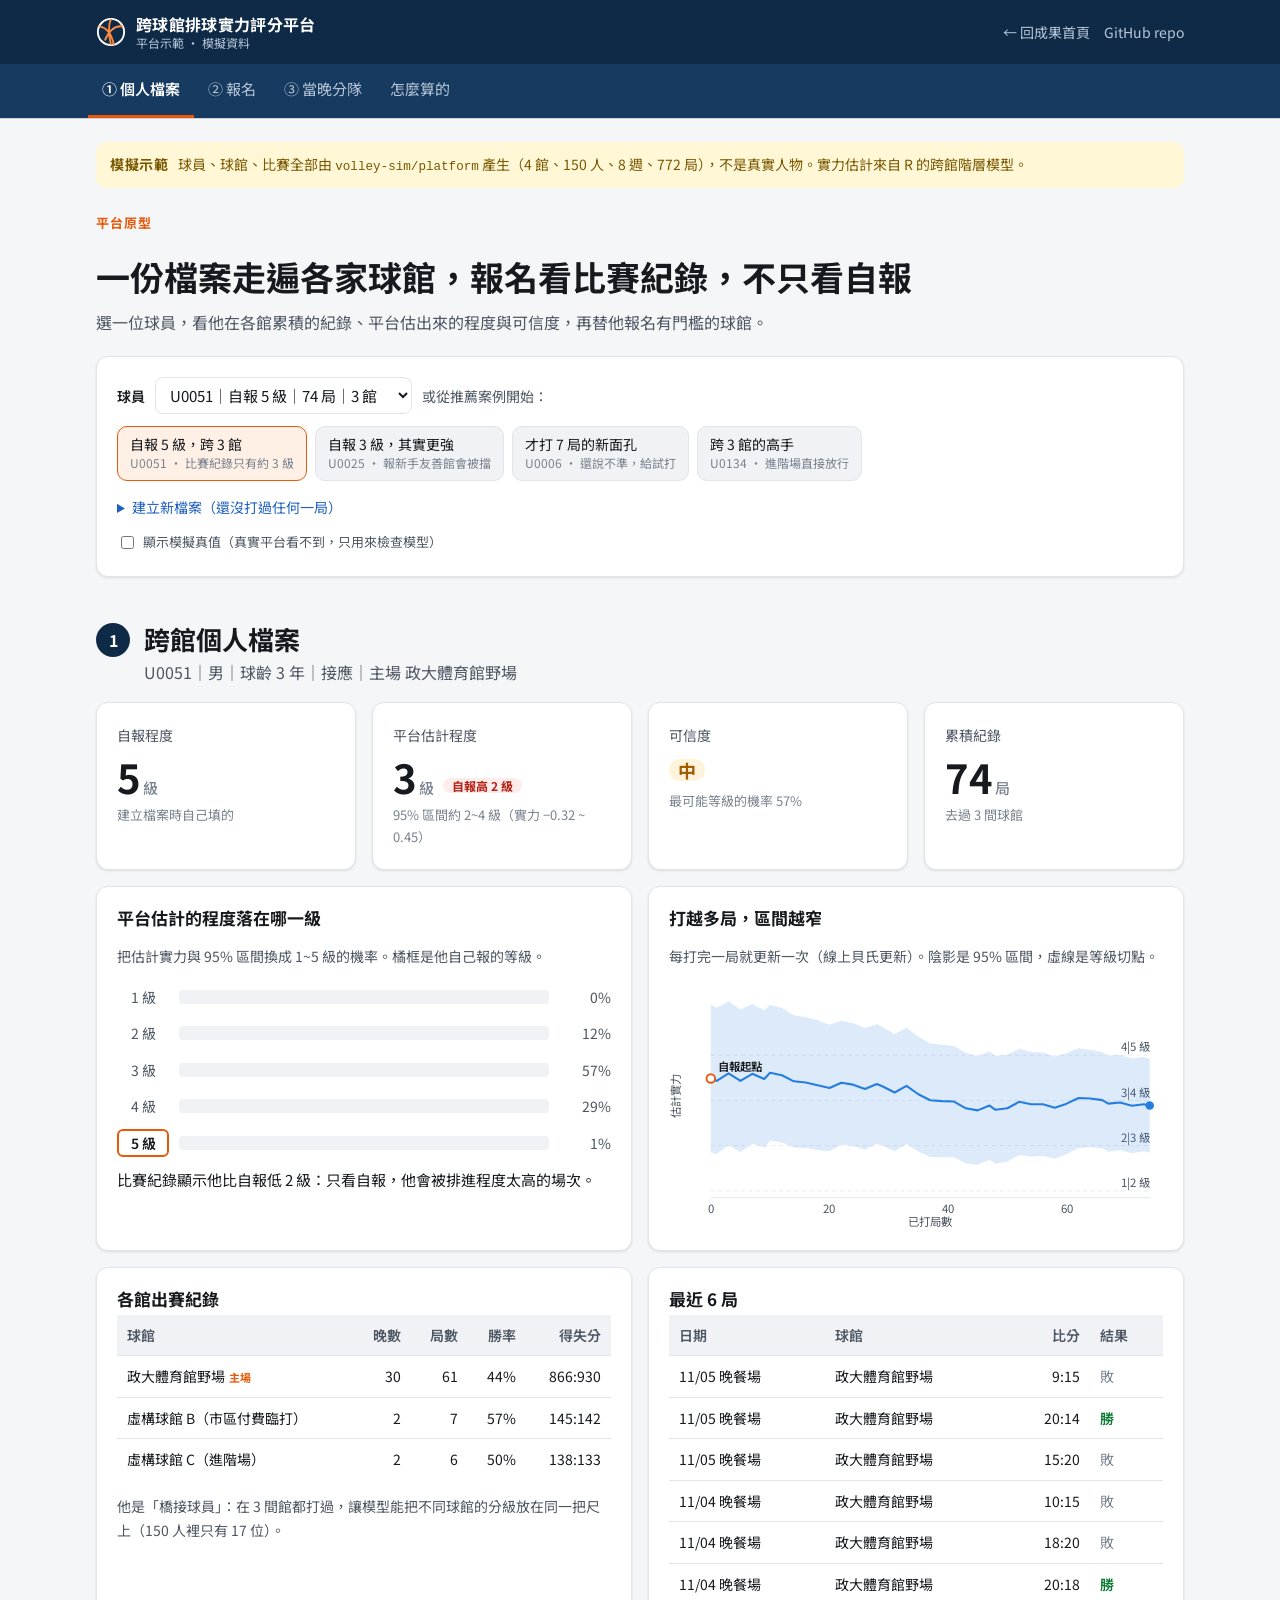
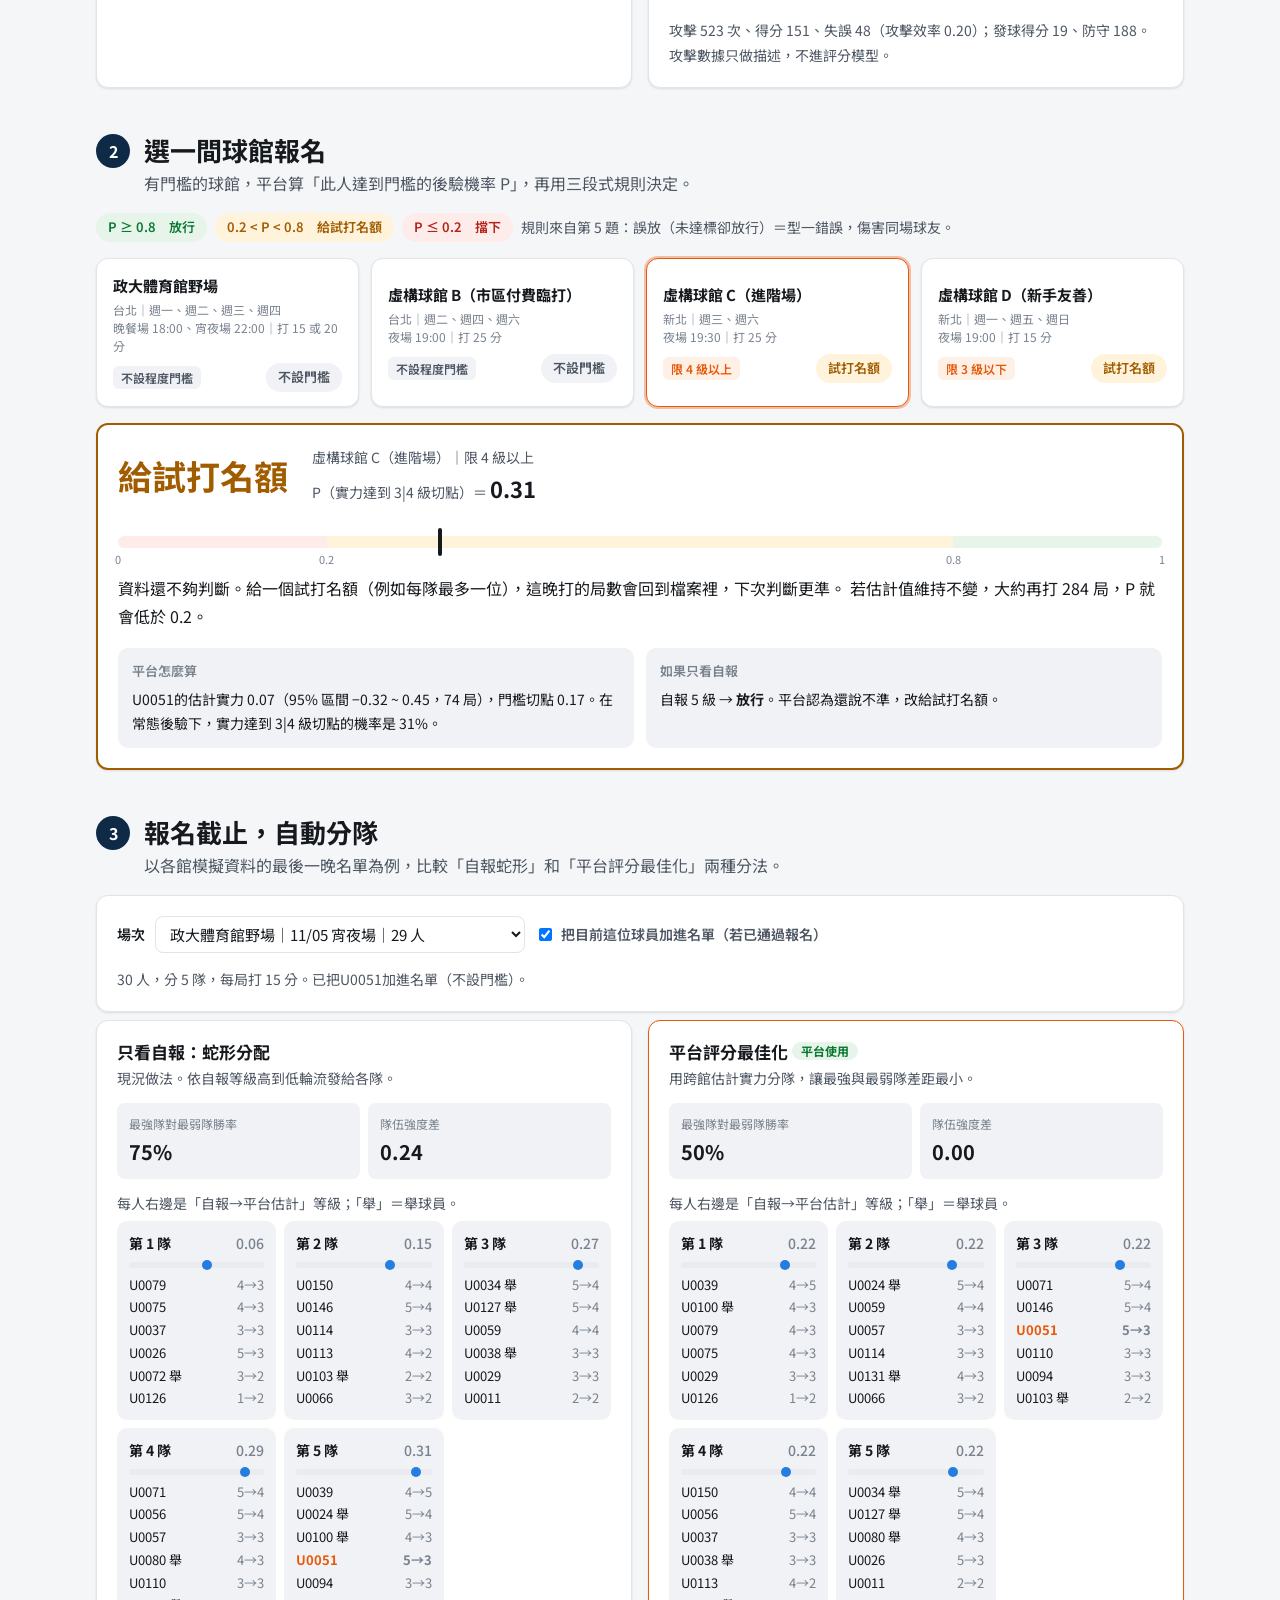
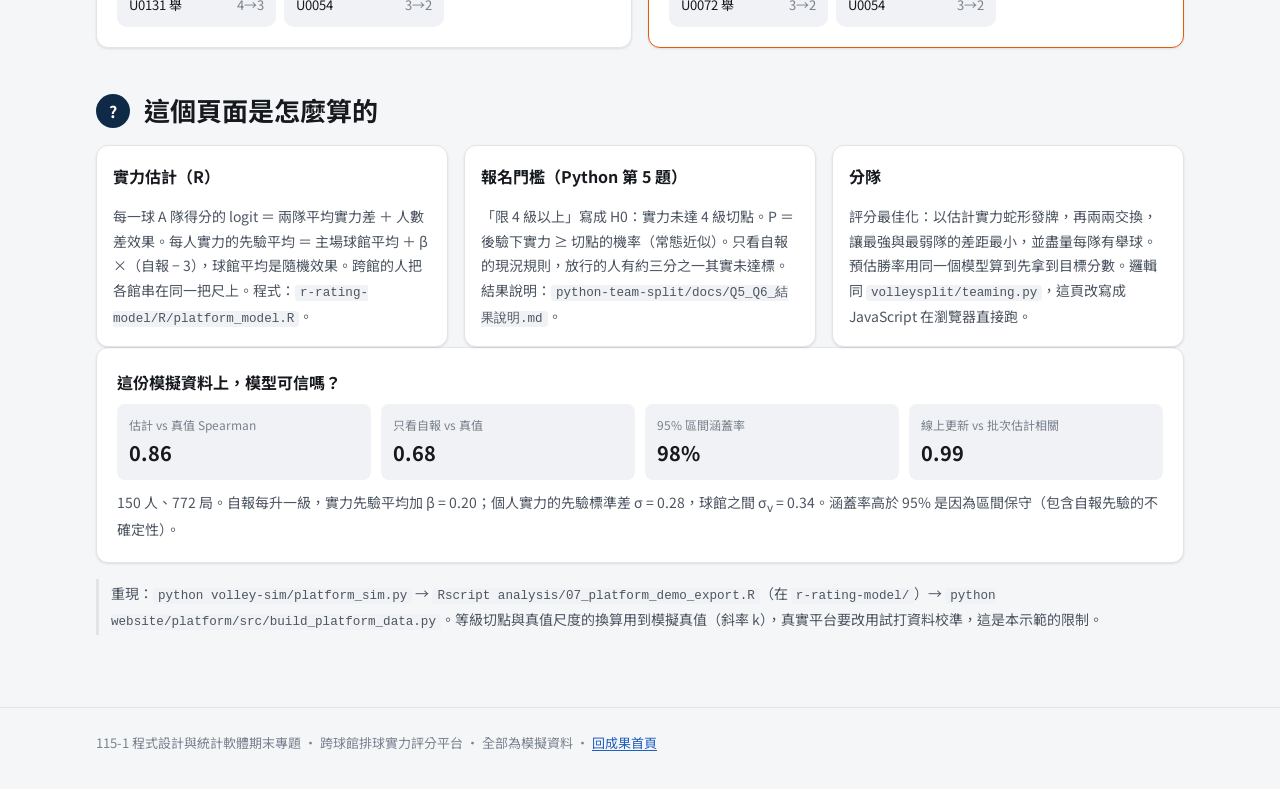
==== platform/index.html @ 98cefa51 "加入跨球館平台互動示範頁與 R 匯出資料；首頁連到示範 Co-Authored-By: Claude Opus 5.5 <noreply@anthropic.com> Claude-Session: " ====
<!DOCTYPE html>
<html lang="zh-Hant-TW">
<head>
  <meta charset="UTF-8">
  <meta name="viewport" content="width=device-width, initial-scale=1">
  <title>跨球館平台示範</title>
  <meta name="description" content="跨球館排球實力評分平台的互動原型：查跨館個人檔案與估計程度、試報名有門檻的球館、看當晚自動分隊。全部為模擬資料。">
  <link rel="preconnect" href="https://fonts.googleapis.com">
  <link rel="preconnect" href="https://fonts.gstatic.com" crossorigin>
  <link href="https://fonts.googleapis.com/css2?family=Noto+Sans+TC:wght@400;500;700&display=swap" rel="stylesheet">
  <link rel="stylesheet" href="../assets/style.css">
  <link rel="stylesheet" href="platform.css">
</head>
<body>

<header class="site-header">
  <div class="wrap">
    <a class="brand" href="../index.htm">
      <svg width="30" height="30" viewBox="0 0 32 32" aria-hidden="true"><circle cx="16" cy="16" r="14" fill="none" stroke="currentColor" stroke-width="2"/><path d="M16 2c-3 6-3 14 0 28M3.5 10c6 1 13 6 15.5 20M28.5 10c-7-1-14 3-19 15" fill="none" stroke="#ff8a3d" stroke-width="2"/></svg>
      <span>跨球館排球實力評分平台<small>平台示範 · 模擬資料</small></span>
    </a>
    <nav class="header-links" aria-label="外部連結">
      <a href="../index.htm">← 回成果首頁</a>
      <a href="https://github.com/damaria0971731211-sudo/StatSoft_FinalReport_Volleyball">GitHub repo</a>
    </nav>
  </div>
</header>

<nav class="tabs" aria-label="示範步驟">
  <ul>
    <li><a href="#profile">① 個人檔案</a></li>
    <li><a href="#signup">② 報名</a></li>
    <li><a href="#split">③ 當晚分隊</a></li>
    <li><a href="#how">怎麼算的</a></li>
  </ul>
</nav>

<main class="wrap">

  <div class="sim-banner" role="note">
    <b>模擬示範</b>
    <span>球員、球館、比賽全部由 <code>volley-sim/platform</code> 產生（4 館、150 人、8 週、772 局），不是真實人物。實力估計來自 R 的跨館階層模型。</span>
  </div>

  <section class="intro">
    <p class="eyebrow">平台原型</p>
    <h1>一份檔案走遍各家球館，報名看比賽紀錄，不只看自報</h1>
    <p class="muted">選一位球員，看他在各館累積的紀錄、平台估出來的程度與可信度，再替他報名有門檻的球館。</p>
  </section>

  <!-- 選球員 -->
  <div class="card chooser">
    <div class="chooser-row">
      <label for="player-select">球員</label>
      <select id="player-select"></select>
      <span class="muted small">或從推薦案例開始：</span>
    </div>
    <div class="chips" id="chips" role="group" aria-label="推薦案例"></div>
    <details class="newbie" id="newbie">
      <summary>建立新檔案（還沒打過任何一局）</summary>
      <div class="newbie-row">
        <label>自報程度 <select id="nb-level"><option>1</option><option>2</option><option selected>3</option><option>4</option><option>5</option></select></label>
        <label>主場球館 <select id="nb-home"></select></label>
        <button type="button" class="btn" id="nb-go">用這份檔案示範</button>
      </div>
    </details>
    <label class="truth-toggle"><input type="checkbox" id="truth-toggle"> 顯示模擬真值（真實平台看不到，只用來檢查模型）</label>
  </div>

  <!-- ① 個人檔案 -->
  <section class="step" id="profile" aria-labelledby="h-profile">
    <div class="step-head"><span class="step-num">1</span><div><h2 id="h-profile">跨館個人檔案</h2><p class="muted" id="profile-sub"></p></div></div>

    <div class="grid g4 kpi-grid" id="kpis"></div>

    <div class="grid g2">
      <div class="card">
        <h3 class="card-title">平台估計的程度落在哪一級</h3>
        <p class="muted small">把估計實力與 95% 區間換成 1~5 級的機率。橘框是他自己報的等級。</p>
        <div id="level-bars" class="level-bars"></div>
        <p class="gap-text" id="gap-text"></p>
      </div>
      <div class="card">
        <h3 class="card-title">打越多局，區間越窄</h3>
        <p class="muted small">每打完一局就更新一次（線上貝氏更新）。陰影是 95% 區間，虛線是等級切點。</p>
        <div class="chart" id="trace-chart"></div>
      </div>
    </div>

    <div class="grid g2">
      <div class="card">
        <h3 class="card-title">各館出賽紀錄</h3>
        <div class="table-wrap flat"><table id="venue-table"></table></div>
        <p class="muted small" id="bridge-note"></p>
      </div>
      <div class="card">
        <h3 class="card-title">最近 6 局</h3>
        <div class="table-wrap flat"><table id="recent-table"></table></div>
        <p class="muted small" id="atk-note"></p>
      </div>
    </div>
  </section>

  <!-- ② 報名 -->
  <section class="step" id="signup" aria-labelledby="h-signup">
    <div class="step-head"><span class="step-num">2</span><div><h2 id="h-signup">選一間球館報名</h2><p class="muted">有門檻的球館，平台算「此人達到門檻的後驗機率 P」，再用三段式規則決定。</p></div></div>

    <div class="rule-strip">
      <span class="pill pass">P ≥ 0.8　放行</span>
      <span class="pill trial">0.2 &lt; P &lt; 0.8　給試打名額</span>
      <span class="pill block">P ≤ 0.2　擋下</span>
      <span class="muted small">規則來自第 5 題：誤放（未達標卻放行）＝型一錯誤，傷害同場球友。</span>
    </div>

    <div class="venue-grid" id="venue-cards" role="radiogroup" aria-label="球館"></div>

    <div class="card decision" id="decision" aria-live="polite"></div>
  </section>

  <!-- ③ 分隊 -->
  <section class="step" id="split" aria-labelledby="h-split">
    <div class="step-head"><span class="step-num">3</span><div><h2 id="h-split">報名截止，自動分隊</h2><p class="muted">以各館模擬資料的最後一晚名單為例，比較「自報蛇形」和「平台評分最佳化」兩種分法。</p></div></div>

    <div class="card chooser">
      <div class="chooser-row">
        <label for="night-select">場次</label>
        <select id="night-select"></select>
        <label class="inline-check"><input type="checkbox" id="add-me" checked> 把目前這位球員加進名單（若已通過報名）</label>
      </div>
      <p class="muted small" id="night-info"></p>
    </div>

    <div class="grid g2" id="split-compare"></div>
  </section>

  <!-- 怎麼算的 -->
  <section class="step" id="how" aria-labelledby="h-how">
    <div class="step-head"><span class="step-num">?</span><div><h2 id="h-how">這個頁面是怎麼算的</h2></div></div>
    <div class="grid g3">
      <div class="card tight">
        <h4>實力估計（R）</h4>
        <p class="small muted">每一球 A 隊得分的 logit ＝ 兩隊平均實力差 ＋ 人數差效果。每人實力的先驗平均 ＝ 主場球館平均 ＋ β ×（自報 − 3），球館平均是隨機效果。跨館的人把各館串在同一把尺上。程式：<code>r-rating-model/R/platform_model.R</code>。</p>
      </div>
      <div class="card tight">
        <h4>報名門檻（Python 第 5 題）</h4>
        <p class="small muted">「限 4 級以上」寫成 H0：實力未達 4 級切點。P ＝ 後驗下實力 ≥ 切點的機率（常態近似）。只看自報的現況規則，放行的人有約三分之一其實未達標。結果說明：<code>python-team-split/docs/Q5_Q6_結果說明.md</code>。</p>
      </div>
      <div class="card tight">
        <h4>分隊</h4>
        <p class="small muted">評分最佳化：以估計實力蛇形發牌，再兩兩交換，讓最強與最弱隊的差距最小，並盡量每隊有舉球。預估勝率用同一個模型算到先拿到目標分數。邏輯同 <code>volleysplit/teaming.py</code>，這頁改寫成 JavaScript 在瀏覽器直接跑。</p>
      </div>
    </div>
    <div class="card" id="validity"></div>
    <p class="note">重現：<code>python volley-sim/platform_sim.py</code> → <code>Rscript analysis/07_platform_demo_export.R</code>（在 <code>r-rating-model/</code>）→ <code>python website/platform/src/build_platform_data.py</code>。等級切點與真值尺度的換算用到模擬真值（斜率 k），真實平台要改用試打資料校準，這是本示範的限制。</p>
  </section>

</main>

<footer>
  <div class="wrap">115-1 程式設計與統計軟體期末專題 · 跨球館排球實力評分平台 · 全部為模擬資料 · <a href="../index.htm">回成果首頁</a></div>
</footer>

<div class="tooltip" id="tooltip" role="tooltip"></div>
<script src="platform-data.js"></script>
<script src="platform.js"></script>
</body>
</html>
---- assets/style.css ----
/* 野場排球分隊專題 成果網站樣式 */
:root {
  color-scheme: light;
  --bg: #f5f6f8;
  --surface: #ffffff;
  --surface-2: #f0f2f5;
  --text: #16191d;
  --text-2: #4d5662;
  --text-3: #79828e;
  --border: #e1e4e8;
  --grid: #e9ebef;
  --brand: #0f2a47;          /* 深藍 */
  --brand-2: #173a60;
  --on-brand: #ffffff;
  --on-brand-2: #b8c7d9;
  --accent: #e8590c;         /* 排球橘 */
  --accent-soft: #fff0e6;
  --link: #1f5fbf;
  --series-1: #257de0;
  --series-2: #f47230;
  --series-3: #00b894;
  --muted-mark: #a7b0bb;
  --good: #0a7a32;
  --todo-bg: #fff7d6;
  --todo-text: #7a5800;
  --shadow: 0 1px 2px rgba(16, 24, 40, .05), 0 1px 3px rgba(16, 24, 40, .06);
}
@media (prefers-color-scheme: dark) {
  :root:not([data-theme="light"]) {
    color-scheme: dark;
    --bg: #101317;
    --surface: #181c21;
    --surface-2: #20252c;
    --text: #e8ebef;
    --text-2: #b3bbc5;
    --text-3: #8a939e;
    --border: #2c323a;
    --grid: #262b32;
    --brand: #0b1d31;
    --brand-2: #12283f;
    --on-brand: #f2f5f8;
    --on-brand-2: #9fb2c8;
    --accent: #ff8a3d;
    --accent-soft: #2c1c10;
    --link: #8ab4ff;
    --series-1: #338ced;
    --series-2: #e76624;
    --series-3: #00a888;
    --muted-mark: #5d6672;
    --good: #3fbf6a;
    --todo-bg: #2b2410;
    --todo-text: #f0d27a;
    --shadow: none;
  }
}
:root[data-theme="dark"] {
  color-scheme: dark;
  --bg: #101317; --surface: #181c21; --surface-2: #20252c; --text: #e8ebef; --text-2: #b3bbc5; --text-3: #8a939e;
  --border: #2c323a; --grid: #262b32; --brand: #0b1d31; --brand-2: #12283f; --on-brand: #f2f5f8; --on-brand-2: #9fb2c8;
  --accent: #ff8a3d; --accent-soft: #2c1c10; --link: #8ab4ff; --series-1: #338ced; --series-2: #e76624; --series-3: #00a888;
  --muted-mark: #5d6672; --good: #3fbf6a; --todo-bg: #2b2410; --todo-text: #f0d27a; --shadow: none;
}

* { box-sizing: border-box; }
html { -webkit-text-size-adjust: 100%; }
body {
  margin: 0; background: var(--bg); color: var(--text);
  font-family: "Noto Sans TC", "PingFang TC", "Microsoft JhengHei", system-ui, sans-serif;
  font-size: 16px; line-height: 1.75;
}
a { color: var(--link); text-underline-offset: 2px; }
code { font-family: ui-monospace, SFMono-Regular, Menlo, Consolas, monospace; font-size: .9em; background: var(--surface-2); padding: 1px 5px; border-radius: 4px; }
pre { background: var(--surface-2); border: 1px solid var(--border); border-radius: 8px; padding: 12px 14px; overflow-x: auto; font-size: 14px; line-height: 1.6; }
pre code { background: none; padding: 0; }
img { max-width: 100%; height: auto; }
.wrap { max-width: 1120px; margin: 0 auto; padding: 0 16px; }

/* 頁首 */
.site-header { background: var(--brand); color: var(--on-brand); }
.site-header .wrap { display: flex; align-items: center; justify-content: space-between; gap: 12px; padding-top: 14px; padding-bottom: 14px; }
.brand { display: flex; align-items: center; gap: 10px; color: var(--on-brand); text-decoration: none; font-weight: 700; letter-spacing: .02em; }
.brand svg { flex: none; }
.brand small { display: block; font-weight: 400; font-size: 12px; color: var(--on-brand-2); letter-spacing: 0; line-height: 1.3; }
.brand span { line-height: 1.3; }
.header-links { display: flex; gap: 14px; font-size: 14px; }
.header-links a { color: var(--on-brand-2); text-decoration: none; }
.header-links a:hover { color: var(--on-brand); }

/* 分頁列 */
.tabs { position: sticky; top: 0; z-index: 20; background: var(--brand-2); box-shadow: 0 1px 0 rgba(0,0,0,.15); }
.tabs ul { list-style: none; margin: 0 auto; padding: 0 8px; max-width: 1120px; display: flex; overflow-x: auto; scrollbar-width: none; }
.tabs ul::-webkit-scrollbar { display: none; }
.tabs a {
  display: block; white-space: nowrap; padding: 12px 14px; font-size: 15px;
  color: var(--on-brand-2); text-decoration: none; border-bottom: 3px solid transparent;
}
.tabs a:hover { color: var(--on-brand); }
.tabs a[aria-current="page"] { color: var(--on-brand); border-bottom-color: var(--accent); font-weight: 600; }

/* 分頁內容 */
main.wrap { padding-top: 32px; padding-bottom: 56px; }
.panel { display: block; }
.js .panel { display: none; }
.js .panel.active { display: block; animation: fade .18s ease-out; }
@keyframes fade { from { opacity: 0; transform: translateY(4px); } to { opacity: 1; transform: none; } }
@media (prefers-reduced-motion: reduce) { .js .panel.active { animation: none; } }

.panel-head { margin-bottom: 24px; }
.eyebrow { color: var(--accent); font-weight: 700; font-size: 13px; letter-spacing: .08em; margin: 0 0 4px; }
h1, h2, h3 { line-height: 1.35; }
.panel-head h2 { font-size: clamp(24px, 4vw, 32px); margin: 0 0 8px; }
.panel-head p { color: var(--text-2); margin: 0; max-width: 760px; }
.rubric { display: inline-flex; flex-wrap: wrap; gap: 6px; margin-top: 12px; }
.rubric span { font-size: 12px; color: var(--text-2); background: var(--surface); border: 1px solid var(--border); border-radius: 999px; padding: 2px 10px; }
h3 { font-size: 19px; margin: 32px 0 10px; }
h4 { font-size: 16px; margin: 0 0 6px; }

/* 版面元件 */
.grid { display: grid; gap: 16px; }
.g2 { grid-template-columns: repeat(auto-fit, minmax(300px, 1fr)); }
.g3 { grid-template-columns: repeat(auto-fit, minmax(240px, 1fr)); }
.g4 { grid-template-columns: repeat(auto-fit, minmax(200px, 1fr)); }
.card { background: var(--surface); border: 1px solid var(--border); border-radius: 12px; padding: 20px; box-shadow: var(--shadow); min-width: 0; }
.card > :first-child { margin-top: 0; }
.card > :last-child { margin-bottom: 0; }
.card.tight { padding: 16px; }
.muted { color: var(--text-2); }
.small { font-size: 14px; }
.note { font-size: 14px; color: var(--text-2); border-left: 3px solid var(--border); padding: 2px 0 2px 12px; margin: 16px 0; }
.callout { background: var(--accent-soft); border: 1px solid color-mix(in srgb, var(--accent) 30%, transparent); border-radius: 12px; padding: 16px 20px; }
.callout > :first-child { margin-top: 0; } .callout > :last-child { margin-bottom: 0; }
.todo { display: inline-block; font-size: 12px; font-weight: 600; padding: 0 8px; border-radius: 999px; background: var(--todo-bg); color: var(--todo-text); vertical-align: 2px; margin-left: 4px; }

/* 總覽首屏 */
.hero { background: linear-gradient(135deg, var(--brand) 0%, var(--brand-2) 100%); color: var(--on-brand); border-radius: 16px; padding: clamp(24px, 5vw, 48px); position: relative; overflow: hidden; }
.hero::after { content: ""; position: absolute; right: -60px; top: -60px; width: 260px; height: 260px; border-radius: 50%; border: 36px solid rgba(255,255,255,.05); }
.hero .eyebrow { color: #ffb37a; }
.hero h1 { font-size: clamp(26px, 5vw, 42px); margin: 6px 0 14px; max-width: 820px; }
.hero p { color: var(--on-brand-2); max-width: 720px; margin: 0; font-size: 17px; }
.hero .q { color: var(--on-brand); font-weight: 600; }
.hero-meta { display: flex; flex-wrap: wrap; gap: 6px 18px; margin-top: 20px; font-size: 14px; color: var(--on-brand-2); }

.kpis { margin-top: 20px; }
.kpi .label { font-size: 14px; color: var(--text-2); }
.kpi .value { font-size: clamp(30px, 5vw, 40px); font-weight: 700; line-height: 1.15; margin: 6px 0 2px; font-variant-numeric: tabular-nums; }
.kpi .from { font-size: 15px; color: var(--text-3); font-weight: 500; }
.kpi .delta { font-size: 14px; color: var(--good); font-weight: 600; }
.kpi .sub { font-size: 13px; color: var(--text-3); margin-top: 4px; }

.navcards a.card { display: block; text-decoration: none; color: var(--text); transition: border-color .15s, transform .15s; }
.navcards a.card:hover { border-color: var(--accent); transform: translateY(-2px); }
.navcards .num { color: var(--accent); font-weight: 700; font-size: 13px; }
.navcards p { color: var(--text-2); font-size: 14px; margin: 4px 0 0; }

/* 表格 */
.table-wrap { overflow-x: auto; border: 1px solid var(--border); border-radius: 12px; background: var(--surface); }
table { border-collapse: collapse; width: 100%; font-size: 15px; }
th, td { padding: 10px 14px; text-align: left; border-bottom: 1px solid var(--border); vertical-align: top; }
tr:last-child td { border-bottom: none; }
th { background: var(--surface-2); font-weight: 600; font-size: 14px; color: var(--text-2); white-space: nowrap; }
td.num, th.num { text-align: right; font-variant-numeric: tabular-nums; white-space: nowrap; }
tr.hl td { background: var(--accent-soft); }

/* 流程圖 */
.flow { display: grid; grid-template-columns: repeat(auto-fit, minmax(170px, 1fr)); gap: 12px; counter-reset: step; }
.flow .step { position: relative; background: var(--surface); border: 1px solid var(--border); border-radius: 12px; padding: 16px; }
.flow .step .lang { font-size: 12px; font-weight: 700; padding: 1px 8px; border-radius: 999px; display: inline-block; margin-bottom: 6px; }
.lang.py { background: color-mix(in srgb, var(--series-1) 15%, transparent); color: var(--series-1); }
.lang.r { background: color-mix(in srgb, var(--series-3) 18%, transparent); color: var(--series-3); }
.lang.ai { background: color-mix(in srgb, var(--series-2) 18%, transparent); color: var(--series-2); }
.flow .step h4 { margin-bottom: 4px; }
.flow .step p { margin: 0; font-size: 14px; color: var(--text-2); }
.flow .step .io { margin-top: 8px; font-size: 12px; color: var(--text-3); }

.ai-flow { display: flex; flex-wrap: wrap; gap: 8px; list-style: none; padding: 0; margin: 0 0 8px; }
.ai-flow li { background: var(--surface); border: 1px solid var(--border); border-radius: 999px; padding: 4px 14px; font-size: 14px; }
.ai-flow li b { color: var(--accent); margin-right: 4px; }

/* 圖表 */
.chart { width: 100%; }
.chart svg { display: block; width: 100%; height: auto; overflow: visible; }
.chart text { fill: var(--text-2); font-size: 12px; font-family: inherit; }
.chart .t-strong { fill: var(--text); font-weight: 600; }
.chart .gridline { stroke: var(--grid); stroke-width: 1; }
.chart .axis { stroke: var(--border); }
.chart .whisker { stroke-width: 2; stroke-linecap: round; }
.chart .hit { fill: transparent; cursor: default; }
.legend { display: flex; flex-wrap: wrap; gap: 6px 16px; font-size: 13px; color: var(--text-2); margin: 0 0 8px; }
.legend i { display: inline-block; width: 10px; height: 10px; border-radius: 50%; margin-right: 6px; vertical-align: 0; }
figure { margin: 0; }
figcaption { font-size: 13px; color: var(--text-3); margin-top: 10px; }
.tooltip { position: fixed; z-index: 50; pointer-events: none; background: var(--surface); color: var(--text); border: 1px solid var(--border); border-radius: 8px; padding: 8px 10px; font-size: 13px; line-height: 1.5; box-shadow: 0 4px 16px rgba(0,0,0,.15); opacity: 0; transition: opacity .1s; max-width: 260px; }
.tooltip.show { opacity: 1; }
.tooltip b { font-variant-numeric: tabular-nums; }

/* 球員查詢 */
.picker { display: flex; flex-wrap: wrap; gap: 10px; align-items: center; margin-bottom: 16px; }
.picker label { font-size: 14px; color: var(--text-2); }
select { font: inherit; font-size: 15px; padding: 6px 10px; border-radius: 8px; border: 1px solid var(--border); background: var(--surface); color: var(--text); }
.stat-row { display: grid; grid-template-columns: repeat(auto-fit, minmax(110px, 1fr)); gap: 10px; }
.stat { background: var(--surface-2); border-radius: 8px; padding: 10px 12px; }
.stat .k { font-size: 12px; color: var(--text-3); }
.stat .v { font-size: 20px; font-weight: 700; font-variant-numeric: tabular-nums; }

.links { list-style: none; padding: 0; margin: 0; }
.links li { padding: 10px 0; border-bottom: 1px solid var(--border); display: flex; flex-wrap: wrap; gap: 4px 12px; justify-content: space-between; }
.links li:last-child { border-bottom: none; }
.links .what { color: var(--text-2); font-size: 14px; }

footer { border-top: 1px solid var(--border); padding: 24px 0 40px; color: var(--text-3); font-size: 13px; }

@media (max-width: 600px) {
  .header-links { display: none; }
  .card { padding: 16px; }
  th, td { padding: 8px 10px; }
}
---- platform/platform.css ----
/* 平台示範頁：沿用 ../assets/style.css 的色彩 token，只補這頁需要的元件 */
:root { --pass: #0a7a32; --pass-soft: #e6f4ea; --trial: #a15c00; --trial-soft: #fff3dc; --block: #b42318; --block-soft: #fdecea; }
@media (prefers-color-scheme: dark) {
  :root:not([data-theme="light"]) { --pass: #3fbf6a; --pass-soft: #12281a; --trial: #f0b14a; --trial-soft: #2b2210; --block: #f97066; --block-soft: #2e1513; }
}
:root[data-theme="dark"] { --pass: #3fbf6a; --pass-soft: #12281a; --trial: #f0b14a; --trial-soft: #2b2210; --block: #f97066; --block-soft: #2e1513; }

html { scroll-behavior: smooth; scroll-padding-top: 56px; }
@media (prefers-reduced-motion: reduce) { html { scroll-behavior: auto; } }
main.wrap { padding-top: 24px; }

.sim-banner { display: flex; gap: 10px; align-items: baseline; flex-wrap: wrap; background: var(--todo-bg); color: var(--todo-text); border-radius: 10px; padding: 10px 14px; font-size: 14px; margin-bottom: 24px; }
.sim-banner b { font-weight: 700; letter-spacing: .04em; }
.sim-banner code { background: transparent; padding: 0; color: inherit; }

.intro h1 { font-size: clamp(24px, 4.2vw, 34px); margin: 4px 0 8px; max-width: 860px; }
.intro p { margin: 0 0 20px; max-width: 760px; }

.chooser { margin-bottom: 8px; }
.chooser-row { display: flex; flex-wrap: wrap; gap: 10px; align-items: center; }
.chooser-row > label { font-weight: 600; font-size: 14px; }
.chips { display: flex; flex-wrap: wrap; gap: 8px; margin-top: 12px; }
.chip { font: inherit; font-size: 14px; text-align: left; cursor: pointer; background: var(--surface-2); color: var(--text); border: 1px solid var(--border); border-radius: 10px; padding: 8px 12px; line-height: 1.4; transition: border-color .15s; }
.chip small { display: block; color: var(--text-3); font-size: 12px; }
.chip:hover { border-color: var(--accent); }
.chip[aria-pressed="true"] { border-color: var(--accent); background: var(--accent-soft); }
.newbie { margin-top: 14px; font-size: 14px; }
.newbie summary { cursor: pointer; color: var(--link); }
.newbie-row { display: flex; flex-wrap: wrap; gap: 12px; align-items: center; margin-top: 10px; }
.btn { font: inherit; font-size: 14px; font-weight: 600; background: var(--accent); color: #fff; border: 0; border-radius: 8px; padding: 7px 14px; cursor: pointer; }
.btn:hover { filter: brightness(1.05); }
.truth-toggle, .inline-check { display: inline-flex; gap: 6px; align-items: center; font-size: 13px; color: var(--text-2); margin-top: 12px; cursor: pointer; }
.inline-check { margin-top: 0; }

.step { margin-top: 44px; }
.step-head { display: flex; gap: 14px; align-items: flex-start; margin-bottom: 16px; }
.step-head h2 { font-size: clamp(21px, 3.4vw, 26px); margin: 0 0 2px; }
.step-head p { margin: 0; }
.step-num { flex: none; width: 34px; height: 34px; border-radius: 50%; background: var(--brand); color: var(--on-brand); display: grid; place-items: center; font-weight: 700; margin-top: 2px; }
.step .grid + .grid { margin-top: 16px; }
.kpi-grid { margin-bottom: 16px; }
.card-title { font-size: 17px; margin: 0 0 4px; }

.kpi .value.sm { font-size: clamp(22px, 3.6vw, 28px); }
.kpi .value .unit { font-size: 15px; font-weight: 500; color: var(--text-3); margin-left: 2px; }
.badge { display: inline-block; font-size: 12px; font-weight: 700; border-radius: 999px; padding: 1px 9px; vertical-align: 3px; }
.badge.up { background: var(--block-soft); color: var(--block); }
.badge.down { background: color-mix(in srgb, var(--series-1) 14%, transparent); color: var(--series-1); }
.badge.same { background: var(--pass-soft); color: var(--pass); }
.badge.hi { background: var(--pass-soft); color: var(--pass); }
.badge.mid { background: var(--trial-soft); color: var(--trial); }
.badge.lo { background: var(--block-soft); color: var(--block); }

/* 等級機率長條 */
.level-bars { display: grid; gap: 8px; margin: 14px 0 10px; }
.lb { display: grid; grid-template-columns: 52px 1fr 52px; gap: 10px; align-items: center; font-size: 14px; }
.lb .name { color: var(--text-2); border: 2px solid transparent; border-radius: 6px; padding: 0 6px; text-align: center; }
.lb.self .name { border-color: var(--accent); color: var(--text); font-weight: 600; }
.lb .track { height: 14px; background: var(--surface-2); border-radius: 4px; overflow: hidden; }
.lb .fill { height: 100%; background: var(--series-1); border-radius: 0 4px 4px 0; min-width: 2px; transition: width .3s; }
.lb.top .fill { background: var(--brand-2); }
.lb .pct { text-align: right; font-variant-numeric: tabular-nums; color: var(--text-2); }
.gap-text { margin: 8px 0 0; font-size: 15px; }

.table-wrap.flat { border: 0; border-radius: 0; background: transparent; }
.table-wrap.flat table { font-size: 14px; }
.table-wrap.flat th, .table-wrap.flat td { padding: 8px 10px; }
.tag-home { font-size: 11px; color: var(--accent); font-weight: 700; margin-left: 4px; }
.w { color: var(--pass); font-weight: 600; } .l { color: var(--text-3); }

/* 報名 */
.rule-strip { display: flex; flex-wrap: wrap; gap: 8px; align-items: center; margin-bottom: 16px; }
.pill { font-size: 13px; font-weight: 600; border-radius: 999px; padding: 3px 12px; }
.pill.pass { background: var(--pass-soft); color: var(--pass); }
.pill.trial { background: var(--trial-soft); color: var(--trial); }
.pill.block { background: var(--block-soft); color: var(--block); }
.venue-grid { display: grid; grid-template-columns: repeat(auto-fit, minmax(220px, 1fr)); gap: 12px; margin-bottom: 16px; }
.venue { font: inherit; text-align: left; cursor: pointer; background: var(--surface); color: var(--text); border: 1px solid var(--border); border-radius: 12px; padding: 14px 16px; box-shadow: var(--shadow); transition: border-color .15s, transform .15s; position: relative; }
.venue:hover { border-color: var(--accent); }
.venue[aria-checked="true"] { border-color: var(--accent); box-shadow: 0 0 0 2px color-mix(in srgb, var(--accent) 35%, transparent); }
.venue h4 { margin: 0 0 2px; font-size: 15px; }
.venue .vmeta { font-size: 12px; color: var(--text-3); line-height: 1.5; }
.venue .vlimit { display: inline-block; margin-top: 8px; font-size: 12px; font-weight: 600; border-radius: 6px; padding: 1px 8px; background: var(--surface-2); color: var(--text-2); }
.venue .vlimit.on { background: var(--accent-soft); color: var(--accent); }
.venue .vfoot { display: flex; justify-content: space-between; align-items: center; gap: 8px; margin-top: 8px; }
.venue .vfoot .vlimit { margin-top: 0; }
.pill.free { background: var(--surface-2); color: var(--text-2); }

.decision { border-width: 2px; }
.decision.pass { border-color: var(--pass); }
.decision.trial { border-color: var(--trial); }
.decision.block { border-color: var(--block); }
.decision.free { border-color: var(--border); }
.verdict { display: flex; flex-wrap: wrap; gap: 14px 24px; align-items: center; }
.verdict .big { font-size: clamp(26px, 4.6vw, 34px); font-weight: 700; line-height: 1.2; }
.verdict .big.pass { color: var(--pass); } .verdict .big.trial { color: var(--trial); } .verdict .big.block { color: var(--block); }
.verdict .pnum { font-size: 14px; color: var(--text-2); }
.verdict .pnum b { font-size: 22px; color: var(--text); font-variant-numeric: tabular-nums; }
.pscale { position: relative; height: 34px; margin: 18px 0 6px; }
.pscale .bar { position: absolute; left: 0; right: 0; top: 10px; height: 12px; border-radius: 6px; overflow: hidden; display: flex; }
.pscale .bar span:nth-child(1) { width: 20%; background: var(--block-soft); }
.pscale .bar span:nth-child(2) { width: 60%; background: var(--trial-soft); }
.pscale .bar span:nth-child(3) { width: 20%; background: var(--pass-soft); }
.pscale .mk { position: absolute; top: 2px; width: 4px; height: 28px; margin-left: -2px; border-radius: 2px; background: var(--text); transition: left .3s; }
.pscale .ticks { position: absolute; left: 0; right: 0; top: 24px; font-size: 11px; color: var(--text-3); }
.pscale .ticks span { position: absolute; transform: translateX(-50%); }
.compare-self { margin-top: 18px; display: grid; grid-template-columns: repeat(auto-fit, minmax(240px, 1fr)); gap: 12px; }
.compare-self > div { background: var(--surface-2); border-radius: 10px; padding: 12px 14px; font-size: 14px; }
.compare-self h5 { margin: 0 0 4px; font-size: 13px; color: var(--text-3); font-weight: 600; }
.truth-line { margin-top: 12px; font-size: 13px; color: var(--todo-text); background: var(--todo-bg); border-radius: 8px; padding: 6px 10px; }

/* 分隊 */
.split-card h3 { margin: 0 0 2px; font-size: 17px; }
.split-sum { display: grid; grid-template-columns: repeat(auto-fit, minmax(120px, 1fr)); gap: 8px; margin: 12px 0; }
.teams { display: grid; grid-template-columns: repeat(auto-fill, minmax(150px, 1fr)); gap: 8px; }
.team { background: var(--surface-2); border-radius: 10px; padding: 10px 12px; font-size: 13px; }
.team h4 { font-size: 14px; margin: 0; display: flex; justify-content: space-between; gap: 6px; }
.team h4 span { font-weight: 500; color: var(--text-3); font-variant-numeric: tabular-nums; }
.team ul { list-style: none; padding: 0; margin: 6px 0 0; }
.team li { display: flex; justify-content: space-between; gap: 6px; font-variant-numeric: tabular-nums; }
.team li.me { color: var(--accent); font-weight: 700; }
.team li .lv { color: var(--text-3); }
.strength-bar { height: 6px; background: var(--grid); border-radius: 3px; margin-top: 6px; position: relative; }
.strength-bar i { position: absolute; top: -2px; width: 10px; height: 10px; border-radius: 50%; background: var(--series-1); margin-left: -5px; }
.split-card.best { border-color: var(--accent); }

#validity h4 { margin: 0 0 8px; }
.vgrid { display: grid; grid-template-columns: repeat(auto-fit, minmax(150px, 1fr)); gap: 10px; }

@media (max-width: 600px) {
  .lb { grid-template-columns: 44px 1fr 44px; }
  .step { margin-top: 32px; }
}
.chooser select { max-width: 100%; min-width: 0; }
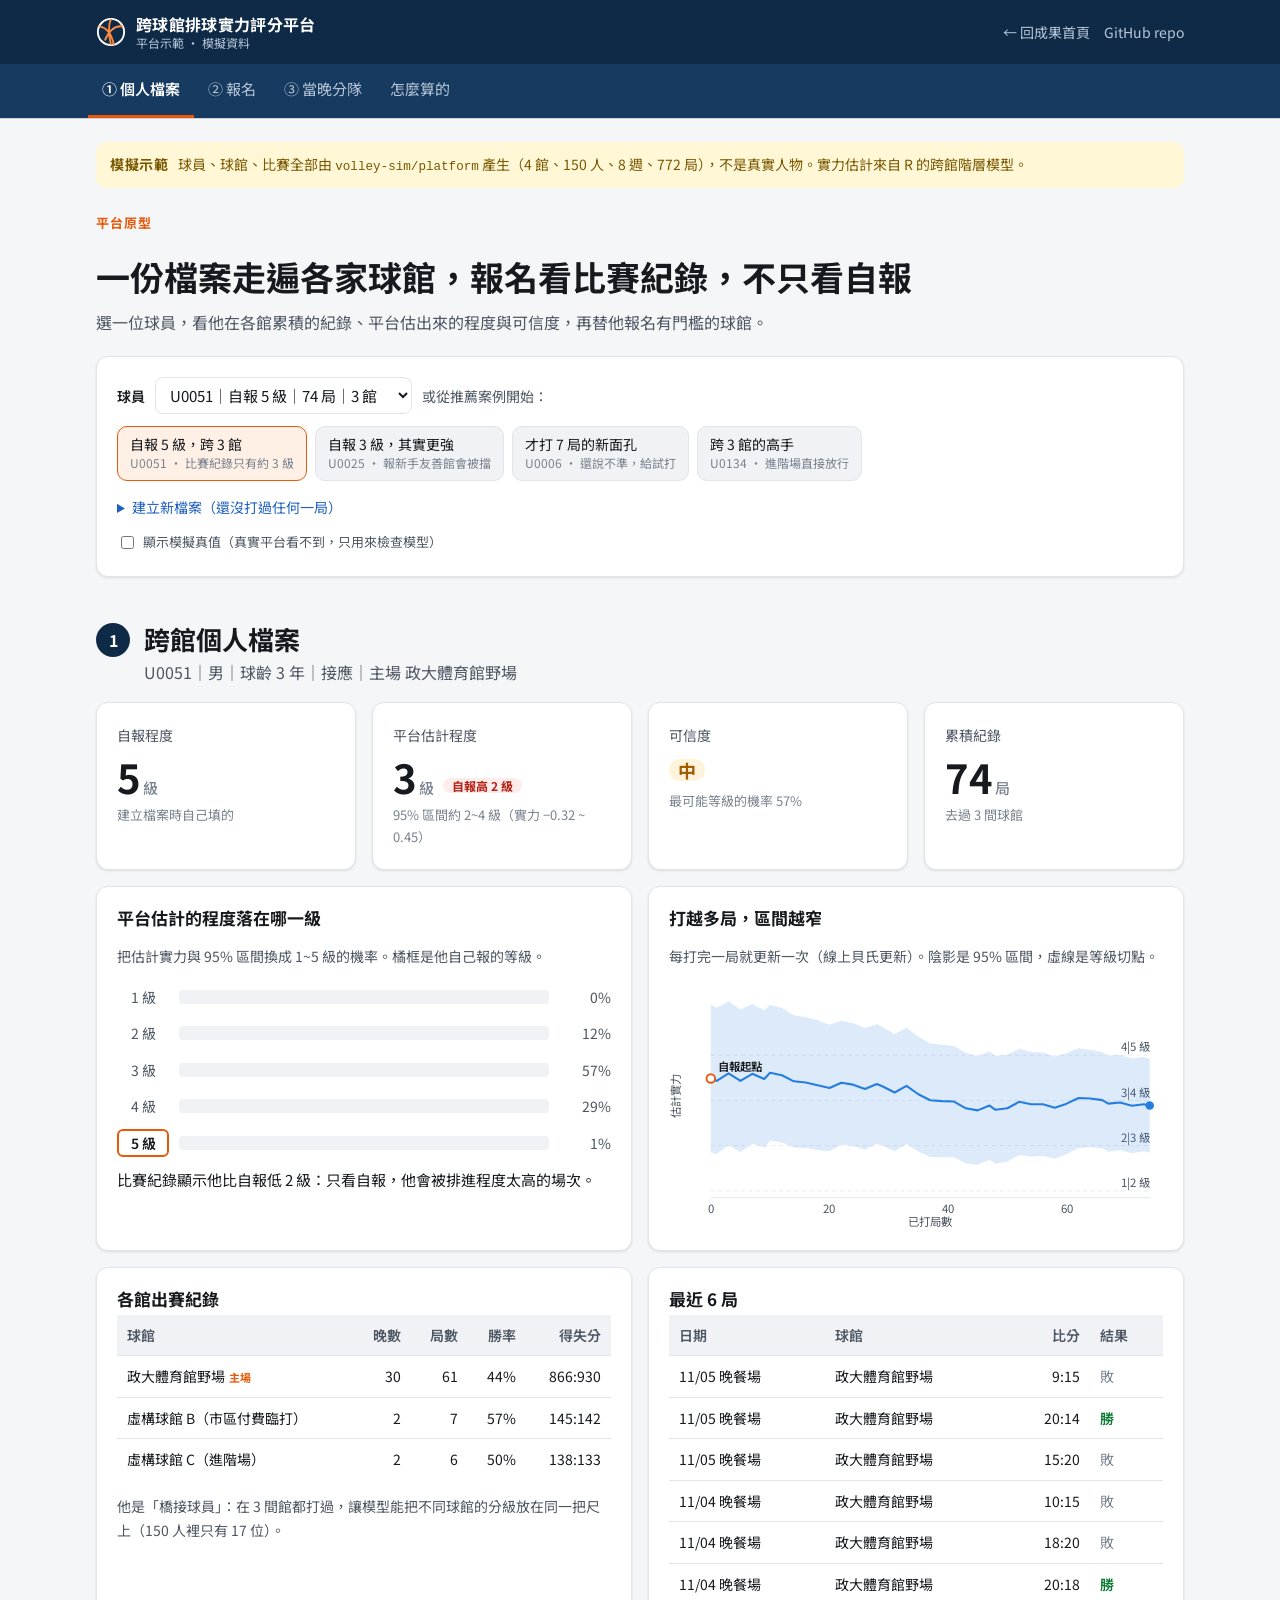
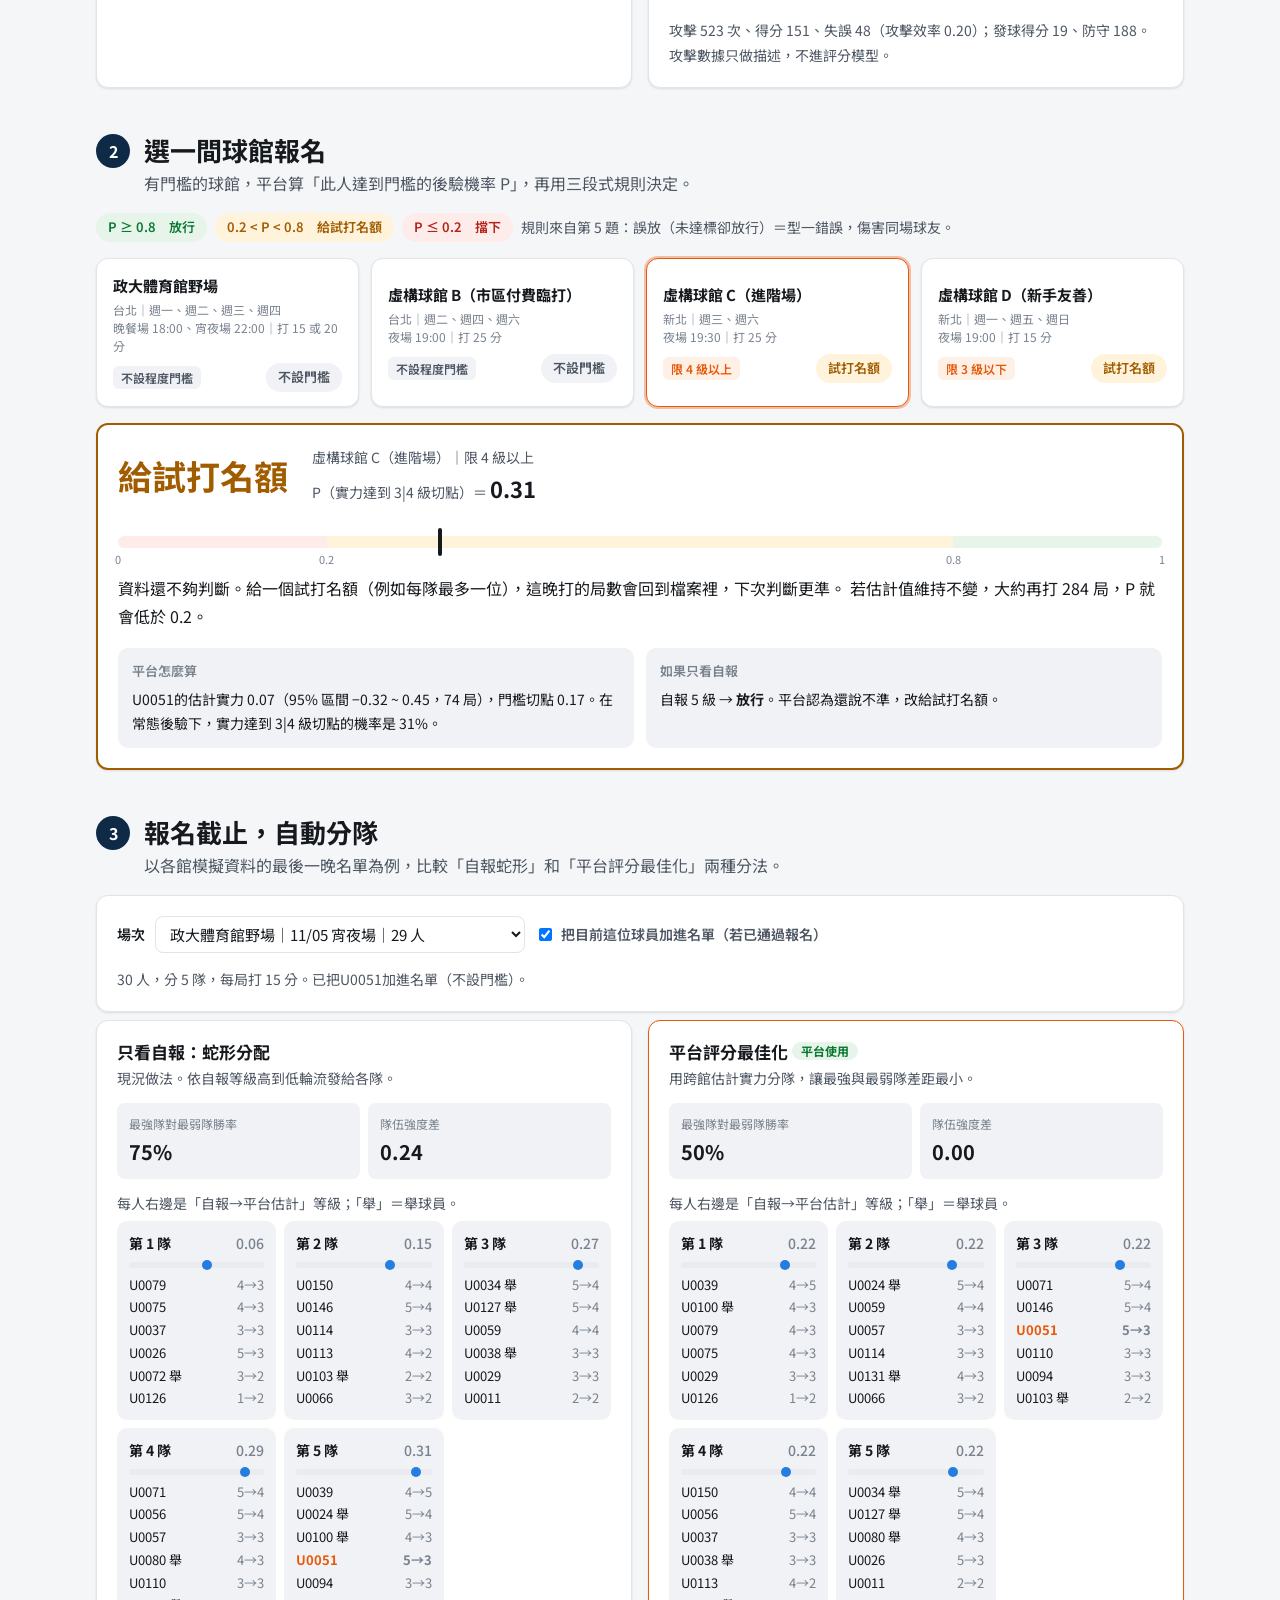
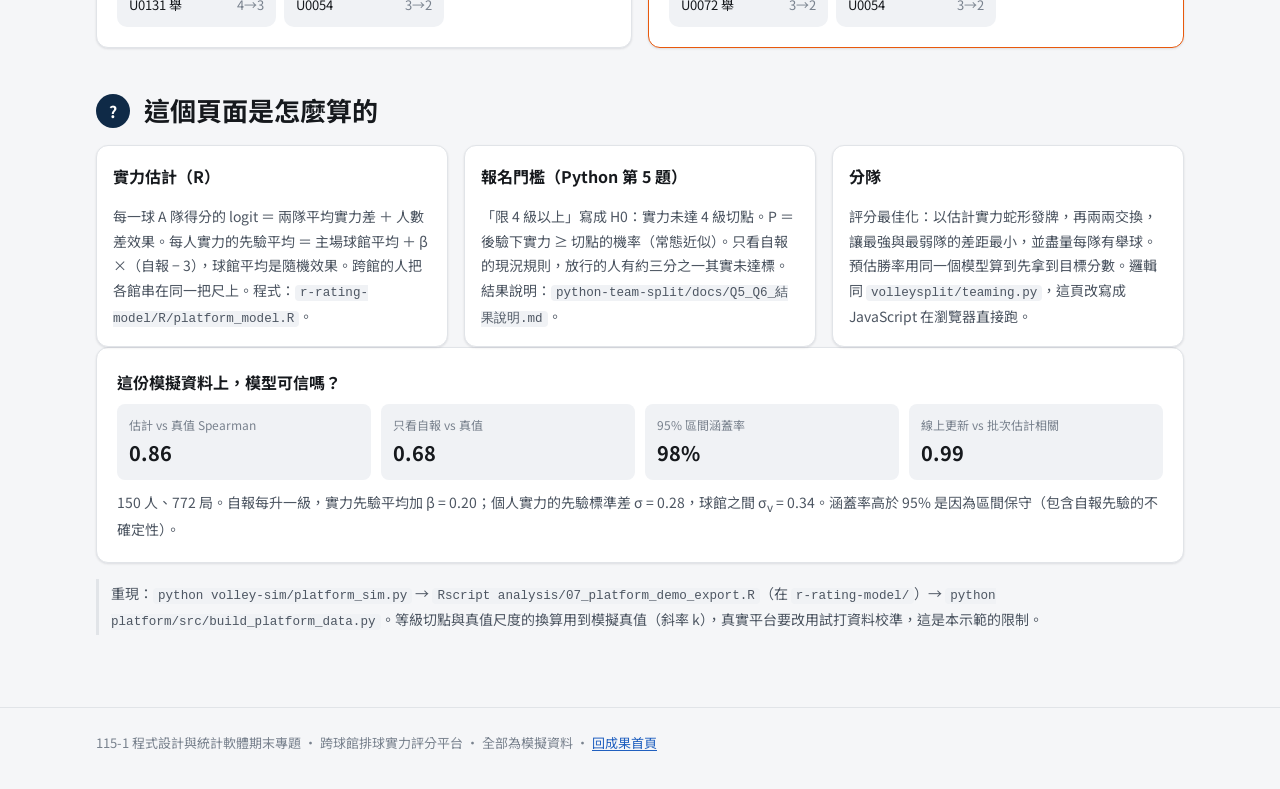
==== commit db8ba45e: "平台示範資料建置腳本改為 repo 結構也能執行 Co-Authored-By: Claude Opus 5.5 <noreply@anthropic.com> Claude-Session: htt" ====
--- a/platform/index.html
+++ b/platform/index.html
@@ -151,7 +151,7 @@
       </div>
     </div>
     <div class="card" id="validity"></div>
-    <p class="note">重現：<code>python volley-sim/platform_sim.py</code> → <code>Rscript analysis/07_platform_demo_export.R</code>（在 <code>r-rating-model/</code>）→ <code>python website/platform/src/build_platform_data.py</code>。等級切點與真值尺度的換算用到模擬真值（斜率 k），真實平台要改用試打資料校準，這是本示範的限制。</p>
+    <p class="note">重現：<code>python volley-sim/platform_sim.py</code> → <code>Rscript analysis/07_platform_demo_export.R</code>（在 <code>r-rating-model/</code>）→ <code>python platform/src/build_platform_data.py</code>。等級切點與真值尺度的換算用到模擬真值（斜率 k），真實平台要改用試打資料校準，這是本示範的限制。</p>
   </section>
 
 </main>
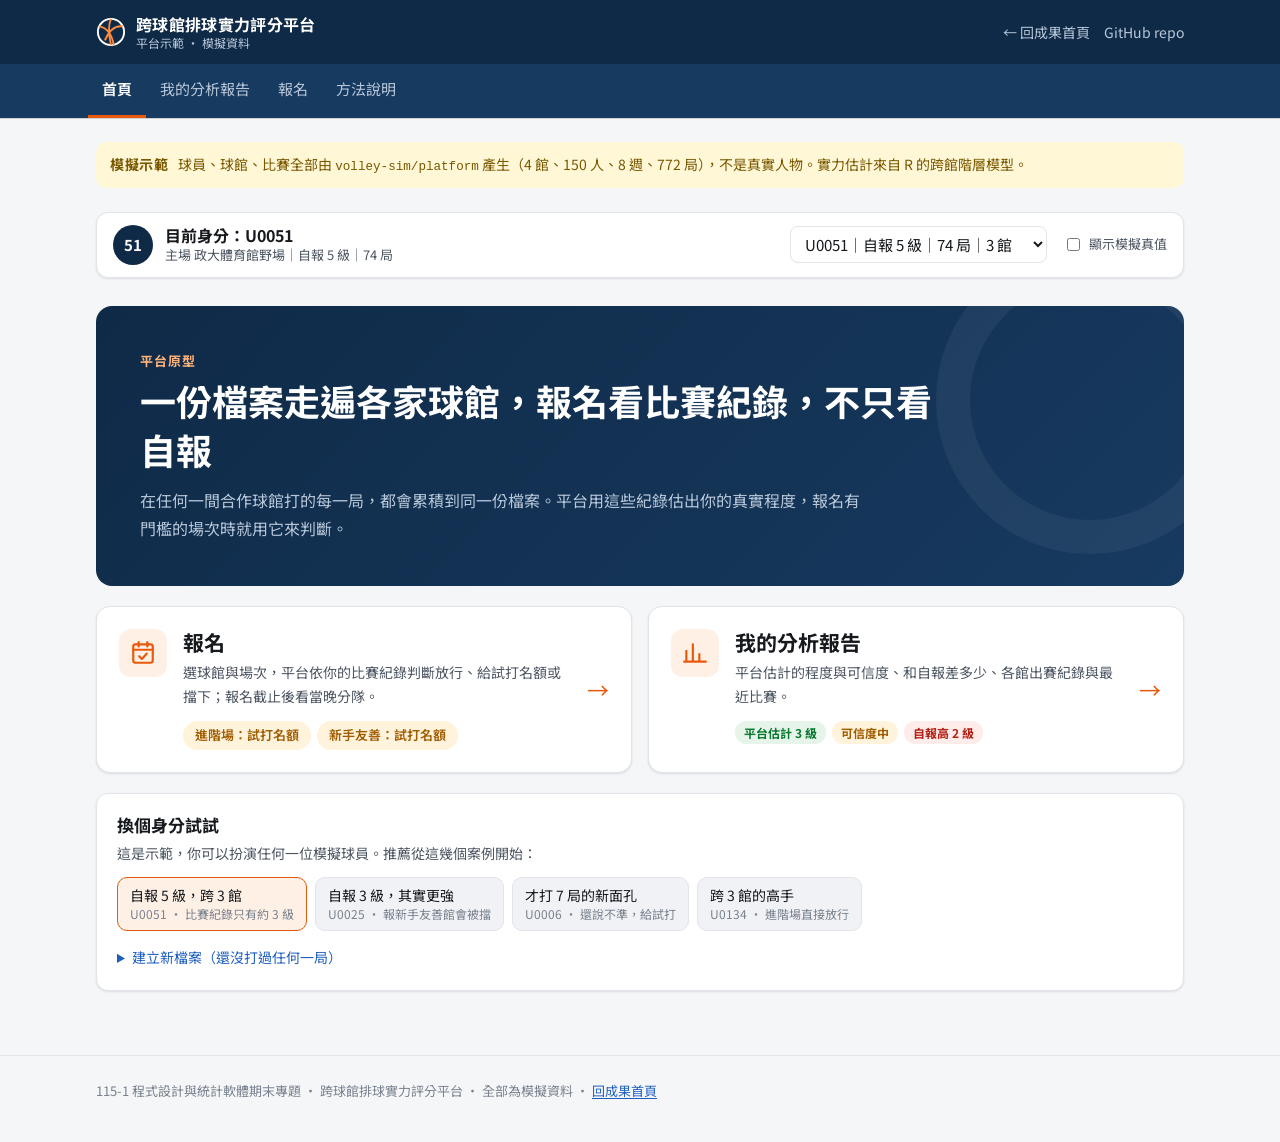
==== commit ace682dc: "平台示範頁改成分區：我的分析報告、報名專區、怎麼算的 Co-Authored-By: Claude Opus 5.5 <noreply@anthropic.com> Claude-Session: h" ====
--- a/platform/index.html
+++ b/platform/index.html
@@ -10,6 +10,7 @@
   <link href="https://fonts.googleapis.com/css2?family=Noto+Sans+TC:wght@400;500;700&display=swap" rel="stylesheet">
   <link rel="stylesheet" href="../assets/style.css">
   <link rel="stylesheet" href="platform.css">
+  <script>document.documentElement.classList.add('js');</script>
 </head>
 <body>
 
@@ -28,10 +29,10 @@
 
 <nav class="tabs" aria-label="示範步驟">
   <ul>
-    <li><a href="#profile">① 個人檔案</a></li>
-    <li><a href="#signup">② 報名</a></li>
-    <li><a href="#split">③ 當晚分隊</a></li>
-    <li><a href="#how">怎麼算的</a></li>
+    <li><a href="#home">首頁</a></li>
+    <li><a href="#report">我的分析報告</a></li>
+    <li><a href="#signup">報名</a></li>
+    <li><a href="#how">方法說明</a></li>
   </ul>
 </nav>
 
@@ -42,41 +43,73 @@
     <span>球員、球館、比賽全部由 <code>volley-sim/platform</code> 產生（4 館、150 人、8 週、772 局），不是真實人物。實力估計來自 R 的跨館階層模型。</span>
   </div>
 
-  <section class="intro">
-    <p class="eyebrow">平台原型</p>
-    <h1>一份檔案走遍各家球館，報名看比賽紀錄，不只看自報</h1>
-    <p class="muted">選一位球員，看他在各館累積的紀錄、平台估出來的程度與可信度，再替他報名有門檻的球館。</p>
-  </section>
-
-  <!-- 選球員 -->
-  <div class="card chooser">
-    <div class="chooser-row">
-      <label for="player-select">球員</label>
+  <!-- 目前身分（所有專區共用） -->
+  <div class="persona" aria-label="目前身分">
+    <div class="persona-who">
+      <span class="avatar" id="avatar" aria-hidden="true"></span>
+      <div><div class="persona-name" id="persona-name"></div><div class="persona-sub" id="persona-sub"></div></div>
+    </div>
+    <div class="persona-ctrl">
+      <label for="player-select" class="sr-only">切換球員</label>
       <select id="player-select"></select>
-      <span class="muted small">或從推薦案例開始：</span>
-    </div>
-    <div class="chips" id="chips" role="group" aria-label="推薦案例"></div>
-    <details class="newbie" id="newbie">
-      <summary>建立新檔案（還沒打過任何一局）</summary>
-      <div class="newbie-row">
-        <label>自報程度 <select id="nb-level"><option>1</option><option>2</option><option selected>3</option><option>4</option><option>5</option></select></label>
-        <label>主場球館 <select id="nb-home"></select></label>
-        <button type="button" class="btn" id="nb-go">用這份檔案示範</button>
-      </div>
-    </details>
-    <label class="truth-toggle"><input type="checkbox" id="truth-toggle"> 顯示模擬真值（真實平台看不到，只用來檢查模型）</label>
+      <label class="truth-toggle"><input type="checkbox" id="truth-toggle"> 顯示模擬真值</label>
+    </div>
   </div>
 
-  <!-- ① 個人檔案 -->
-  <section class="step" id="profile" aria-labelledby="h-profile">
-    <div class="step-head"><span class="step-num">1</span><div><h2 id="h-profile">跨館個人檔案</h2><p class="muted" id="profile-sub"></p></div></div>
+  <!-- 首頁 -->
+  <section class="panel" id="p-home" aria-labelledby="h-home">
+    <div class="home-hero">
+      <p class="eyebrow">平台原型</p>
+      <h1 id="h-home">一份檔案走遍各家球館，報名看比賽紀錄，不只看自報</h1>
+      <p>在任何一間合作球館打的每一局，都會累積到同一份檔案。平台用這些紀錄估出你的真實程度，報名有門檻的場次時就用它來判斷。</p>
+    </div>
+
+    <div class="entry-grid">
+      <a class="entry" href="#signup">
+        <span class="entry-icon" aria-hidden="true"><svg viewBox="0 0 24 24" width="26" height="26" fill="none" stroke="currentColor" stroke-width="2" stroke-linecap="round" stroke-linejoin="round"><rect x="3" y="4" width="18" height="17" rx="2"/><path d="M3 9h18M8 2v4M16 2v4M8.5 15l2.5 2.5 4.5-5"/></svg></span>
+        <span class="entry-body"><span class="entry-title">報名</span>
+        <span class="entry-desc">選球館與場次，平台依你的比賽紀錄判斷放行、給試打名額或擋下；報名截止後看當晚分隊。</span>
+        <span class="entry-live" id="entry-signup"></span></span>
+        <span class="entry-go" aria-hidden="true">→</span>
+      </a>
+      <a class="entry" href="#report">
+        <span class="entry-icon" aria-hidden="true"><svg viewBox="0 0 24 24" width="26" height="26" fill="none" stroke="currentColor" stroke-width="2" stroke-linecap="round" stroke-linejoin="round"><path d="M4 20V10M10 20V4M16 20v-7M22 20H2"/></svg></span>
+        <span class="entry-body"><span class="entry-title">我的分析報告</span>
+        <span class="entry-desc">平台估計的程度與可信度、和自報差多少、各館出賽紀錄與最近比賽。</span>
+        <span class="entry-live" id="entry-report"></span></span>
+        <span class="entry-go" aria-hidden="true">→</span>
+      </a>
+    </div>
+
+    <div class="card chooser">
+      <h3 class="card-title">換個身分試試</h3>
+      <p class="muted small" style="margin:0">這是示範，你可以扮演任何一位模擬球員。推薦從這幾個案例開始：</p>
+      <div class="chips" id="chips" role="group" aria-label="推薦案例"></div>
+      <details class="newbie" id="newbie">
+        <summary>建立新檔案（還沒打過任何一局）</summary>
+        <div class="newbie-row">
+          <label>自報程度 <select id="nb-level"><option>1</option><option>2</option><option selected>3</option><option>4</option><option>5</option></select></label>
+          <label>主場球館 <select id="nb-home"></select></label>
+          <button type="button" class="btn" id="nb-go">用這份檔案示範</button>
+        </div>
+      </details>
+    </div>
+  </section>
+
+  <!-- 我的分析報告 -->
+  <section class="panel" id="p-report" aria-labelledby="h-report">
+    <div class="panel-head">
+      <p class="eyebrow">我的分析報告</p>
+      <h2 id="h-report">我的程度，用比賽紀錄說話</h2>
+      <p id="profile-sub"></p>
+    </div>
 
     <div class="grid g4 kpi-grid" id="kpis"></div>
 
     <div class="grid g2">
       <div class="card">
         <h3 class="card-title">平台估計的程度落在哪一級</h3>
-        <p class="muted small">把估計實力與 95% 區間換成 1~5 級的機率。橘框是他自己報的等級。</p>
+        <p class="muted small">把估計實力與 95% 區間換成 1~5 級的機率。橘框是你自己報的等級。</p>
         <div id="level-bars" class="level-bars"></div>
         <p class="gap-text" id="gap-text"></p>
       </div>
@@ -99,11 +132,18 @@
         <p class="muted small" id="atk-note"></p>
       </div>
     </div>
-  </section>
-
-  <!-- ② 報名 -->
-  <section class="step" id="signup" aria-labelledby="h-signup">
-    <div class="step-head"><span class="step-num">2</span><div><h2 id="h-signup">選一間球館報名</h2><p class="muted">有門檻的球館，平台算「此人達到門檻的後驗機率 P」，再用三段式規則決定。</p></div></div>
+    <p class="panel-foot"><a href="#signup">用這份報告去報名 →</a></p>
+  </section>
+
+  <!-- 報名 -->
+  <section class="panel" id="p-signup" aria-labelledby="h-signup">
+    <div class="panel-head">
+      <p class="eyebrow">報名</p>
+      <h2 id="h-signup">選一間球館報名</h2>
+      <p>有程度門檻的球館，平台算出你達到門檻的機率 P，再用三段式規則決定。</p>
+    </div>
+
+    <div class="sub-steps" aria-hidden="true"><span class="on">1 選球館</span><span class="on">2 門檻判定</span><span class="on">3 當晚分隊</span></div>
 
     <div class="rule-strip">
       <span class="pill pass">P ≥ 0.8　放行</span>
@@ -115,17 +155,15 @@
     <div class="venue-grid" id="venue-cards" role="radiogroup" aria-label="球館"></div>
 
     <div class="card decision" id="decision" aria-live="polite"></div>
-  </section>
-
-  <!-- ③ 分隊 -->
-  <section class="step" id="split" aria-labelledby="h-split">
-    <div class="step-head"><span class="step-num">3</span><div><h2 id="h-split">報名截止，自動分隊</h2><p class="muted">以各館模擬資料的最後一晚名單為例，比較「自報蛇形」和「平台評分最佳化」兩種分法。</p></div></div>
+
+    <h3 id="split">報名截止後：當晚分隊</h3>
+    <p class="muted small" style="margin-top:-4px">以各館模擬資料的最後一晚名單為例，比較「只看自報」和「平台評分」兩種分法。</p>
 
     <div class="card chooser">
       <div class="chooser-row">
         <label for="night-select">場次</label>
         <select id="night-select"></select>
-        <label class="inline-check"><input type="checkbox" id="add-me" checked> 把目前這位球員加進名單（若已通過報名）</label>
+        <label class="inline-check"><input type="checkbox" id="add-me" checked> 把我加進名單（若已通過報名）</label>
       </div>
       <p class="muted small" id="night-info"></p>
     </div>
@@ -133,9 +171,13 @@
     <div class="grid g2" id="split-compare"></div>
   </section>
 
-  <!-- 怎麼算的 -->
-  <section class="step" id="how" aria-labelledby="h-how">
-    <div class="step-head"><span class="step-num">?</span><div><h2 id="h-how">這個頁面是怎麼算的</h2></div></div>
+  <!-- 方法說明 -->
+  <section class="panel" id="p-how" aria-labelledby="h-how">
+    <div class="panel-head">
+      <p class="eyebrow">方法說明</p>
+      <h2 id="h-how">這個示範是怎麼算的</h2>
+      <p>三個功能各自對應專題裡的一個統計方法。</p>
+    </div>
     <div class="grid g3">
       <div class="card tight">
         <h4>實力估計（R）</h4>
--- a/platform/platform.css
+++ b/platform/platform.css
@@ -132,3 +132,35 @@
   .step { margin-top: 32px; }
 }
 .chooser select { max-width: 100%; min-width: 0; }
+
+/* ---- 分區版：身分列、首頁入口 ---- */
+.sr-only { position: absolute; width: 1px; height: 1px; overflow: hidden; clip: rect(0 0 0 0); white-space: nowrap; }
+.persona { display: flex; flex-wrap: wrap; gap: 12px 20px; align-items: center; justify-content: space-between; background: var(--surface); border: 1px solid var(--border); border-radius: 12px; padding: 12px 16px; margin-bottom: 28px; box-shadow: var(--shadow); }
+.persona-who { display: flex; gap: 12px; align-items: center; min-width: 0; }
+.avatar { flex: none; width: 40px; height: 40px; border-radius: 50%; background: var(--brand); color: var(--on-brand); display: grid; place-items: center; font-weight: 700; font-size: 15px; }
+.persona-name { font-weight: 700; line-height: 1.3; }
+.persona-sub { font-size: 13px; color: var(--text-2); line-height: 1.4; }
+.persona-ctrl { display: flex; flex-wrap: wrap; gap: 8px 16px; align-items: center; min-width: 0; }
+.persona-ctrl .truth-toggle { margin-top: 0; }
+
+.home-hero { background: linear-gradient(135deg, var(--brand) 0%, var(--brand-2) 100%); color: var(--on-brand); border-radius: 16px; padding: clamp(24px, 5vw, 44px); position: relative; overflow: hidden; }
+.home-hero::after { content: ""; position: absolute; right: -60px; top: -60px; width: 240px; height: 240px; border-radius: 50%; border: 34px solid rgba(255,255,255,.05); }
+.home-hero .eyebrow { color: #ffb37a; }
+.home-hero h1 { font-size: clamp(24px, 4.4vw, 36px); margin: 4px 0 12px; max-width: 820px; }
+.home-hero p { color: var(--on-brand-2); margin: 0; max-width: 720px; }
+
+.entry-grid { display: grid; grid-template-columns: repeat(auto-fit, minmax(300px, 1fr)); gap: 16px; margin: 20px 0; }
+.entry { display: flex; gap: 16px; align-items: flex-start; text-decoration: none; color: var(--text); background: var(--surface); border: 1px solid var(--border); border-radius: 14px; padding: 22px; box-shadow: var(--shadow); transition: border-color .15s, transform .15s; }
+.entry:hover { border-color: var(--accent); transform: translateY(-2px); }
+.entry-icon { flex: none; width: 48px; height: 48px; border-radius: 12px; display: grid; place-items: center; background: var(--accent-soft); color: var(--accent); }
+.entry-body { flex: 1; min-width: 0; display: block; }
+.entry-title { display: block; font-size: 21px; font-weight: 700; line-height: 1.3; }
+.entry-desc { display: block; color: var(--text-2); font-size: 14px; margin-top: 4px; }
+.entry-live { display: flex; flex-wrap: wrap; gap: 6px; margin-top: 12px; }
+.entry-go { flex: none; font-size: 22px; color: var(--accent); align-self: center; }
+.panel-foot { margin: 24px 0 0; text-align: right; font-weight: 600; }
+.panel-foot a { text-decoration: none; }
+.sub-steps { display: flex; flex-wrap: wrap; gap: 6px; margin: -8px 0 16px; font-size: 13px; }
+.sub-steps span { background: var(--surface-2); color: var(--text-2); border-radius: 999px; padding: 2px 12px; }
+#p-report .grid + .grid, #p-report .kpi-grid + .grid { margin-top: 16px; }
+#p-signup h3#split { margin-top: 36px; }
